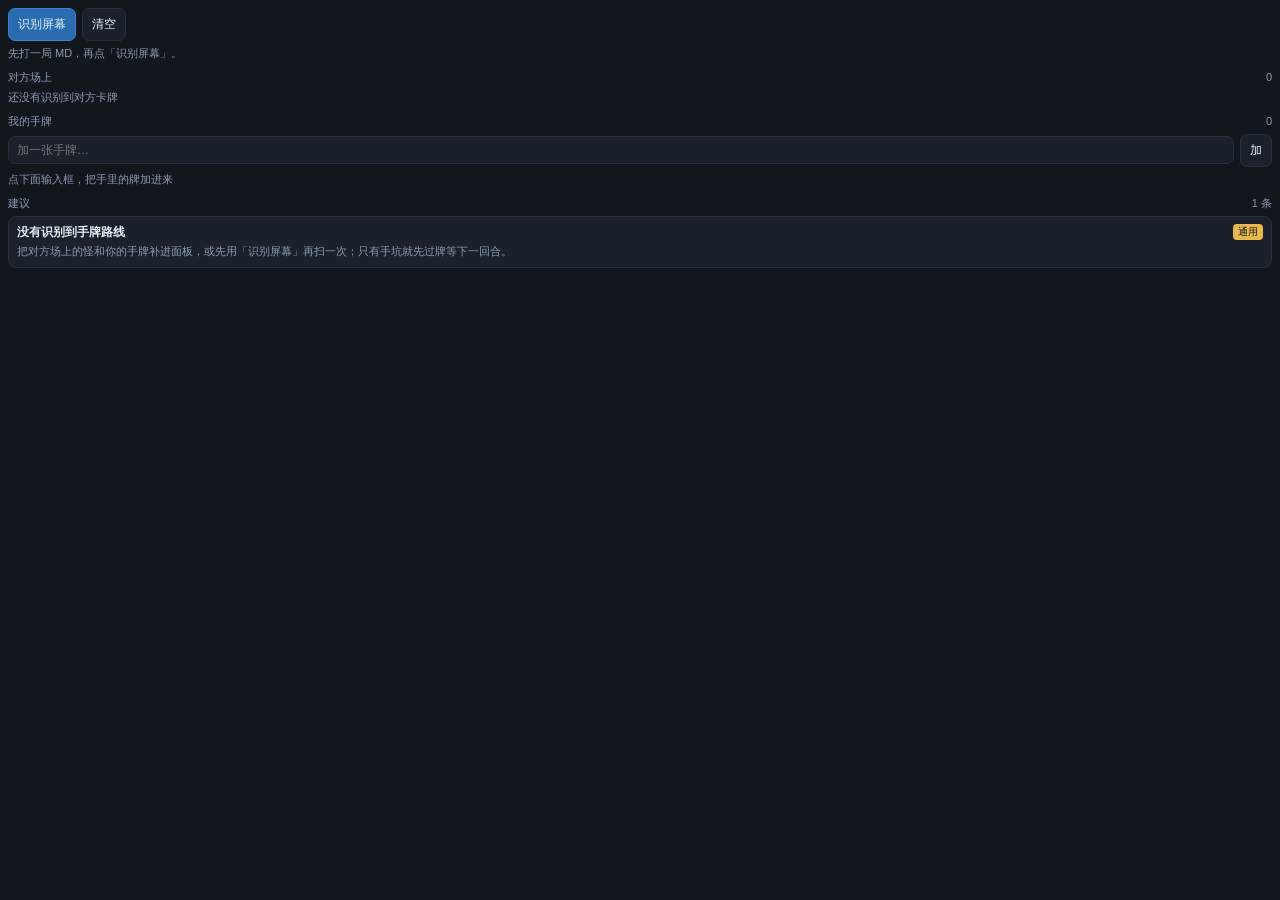
==== app/src/main/assets/overlay.html @ f3e365f2 "v0.3.0：小浮窗屏幕识别 + 决策提示 - 新增 OverlayService：悬浮窗 + MediaProjection 截屏 + 端侧中文 OCR（ML Kit，离线） - 浮窗内嵌 over" ====
<!doctype html>
<html lang="zh-CN">
<head>
<meta charset="utf-8">
<meta name="viewport" content="width=device-width, initial-scale=1, maximum-scale=1">
<title>DuelFlow 浮窗</title>
<style>
  :root { --bg:#12161d; --card:#1a212b; --line:#263040; --text:#e6edf7; --dim:#8b9bb4; --gold:#e8b84b; --blue:#5aa9e6; --red:#e05b6a; }
  * { box-sizing: border-box; -webkit-tap-highlight-color: transparent; }
  html, body { margin:0; padding:0; background:var(--bg); color:var(--text); font:12px/1.45 -apple-system, "Noto Sans SC", sans-serif; }
  body { padding:8px 8px 14px; }
  .row { display:flex; gap:6px; align-items:center; }
  button { border:1px solid var(--line); background:var(--card); color:var(--text); border-radius:7px; padding:7px 9px; font-size:12px; }
  button.primary { background:#2b6cb0; border-color:#3b82d6; }
  button:active { opacity:.7; }
  .status { color:var(--dim); font-size:11px; margin:5px 0 8px; min-height:14px; }
  .h { color:var(--dim); font-size:11px; margin:8px 0 4px; display:flex; justify-content:space-between; }
  .chips { display:flex; flex-wrap:wrap; gap:4px; }
  .chip { background:var(--card); border:1px solid var(--line); border-radius:999px; padding:3px 8px; font-size:11px; }
  .chip b { color:var(--gold); font-weight:600; }
  .chip.opp { border-color:#4a2b33; }
  .chip.hand { border-color:#2b4159; }
  .adv { background:var(--card); border:1px solid var(--line); border-radius:8px; padding:7px 8px; margin-bottom:6px; }
  .adv .t { font-size:12px; font-weight:600; color:var(--text); }
  .adv .x { color:var(--dim); font-size:11px; margin-top:3px; }
  .adv .tag { float:right; font-size:10px; color:var(--bg); background:var(--gold); border-radius:4px; padding:1px 5px; }
  input { flex:1; min-width:0; background:var(--card); border:1px solid var(--line); color:var(--text); border-radius:7px; padding:6px 8px; font-size:12px; }
  .empty { color:var(--dim); font-size:11px; }
</style>
</head>
<body>
  <div class="row">
    <button class="primary" id="scan">识别屏幕</button>
    <button id="cls">清空</button>
  </div>
  <div class="status" id="status">先打一局 MD，再点「识别屏幕」。</div>

  <div class="h"><span>对方场上</span><span id="oppn">0</span></div>
  <div class="chips" id="opp"></div>

  <div class="h"><span>我的手牌</span><span id="handn">0</span></div>
  <div class="row" style="margin-bottom:5px">
    <input id="hq" list="dl" placeholder="加一张手牌…">
    <button id="add">加</button>
  </div>
  <datalist id="dl"></datalist>
  <div class="chips" id="hand"></div>

  <div class="h"><span>建议</span><span id="advn"></span></div>
  <div id="adv"></div>

<script src="overlay-core.js"></script>
<script src="overlay.js"></script>
</body>
</html>
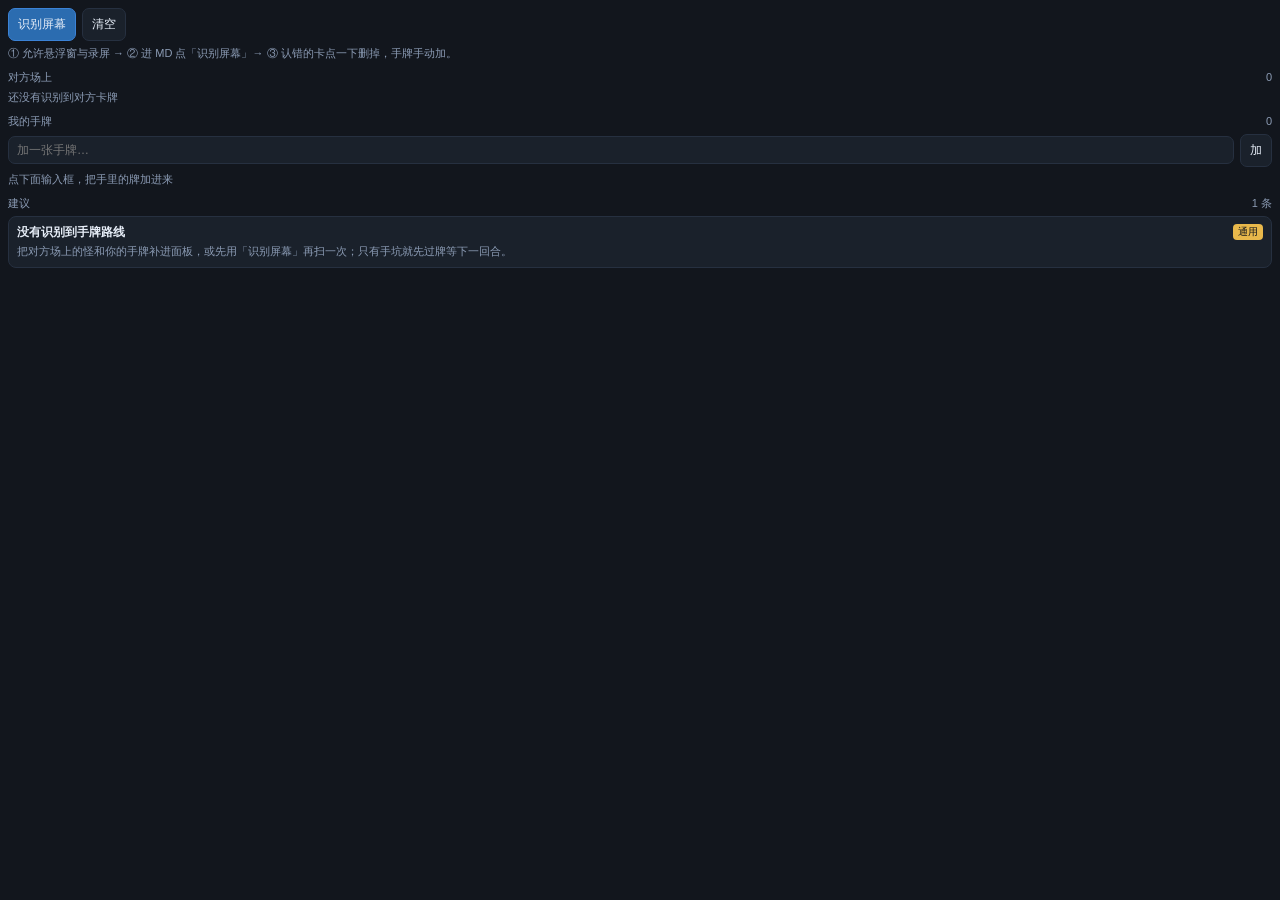
==== commit 6d2959c2: "浮窗：补首次使用引导" ====
--- a/app/src/main/assets/overlay.html
+++ b/app/src/main/assets/overlay.html
@@ -33,7 +33,7 @@
     <button class="primary" id="scan">识别屏幕</button>
     <button id="cls">清空</button>
   </div>
-  <div class="status" id="status">先打一局 MD，再点「识别屏幕」。</div>
+  <div class="status" id="status">① 允许悬浮窗与录屏 → ② 进 MD 点「识别屏幕」→ ③ 认错的卡点一下删掉，手牌手动加。</div>
 
   <div class="h"><span>对方场上</span><span id="oppn">0</span></div>
   <div class="chips" id="opp"></div>
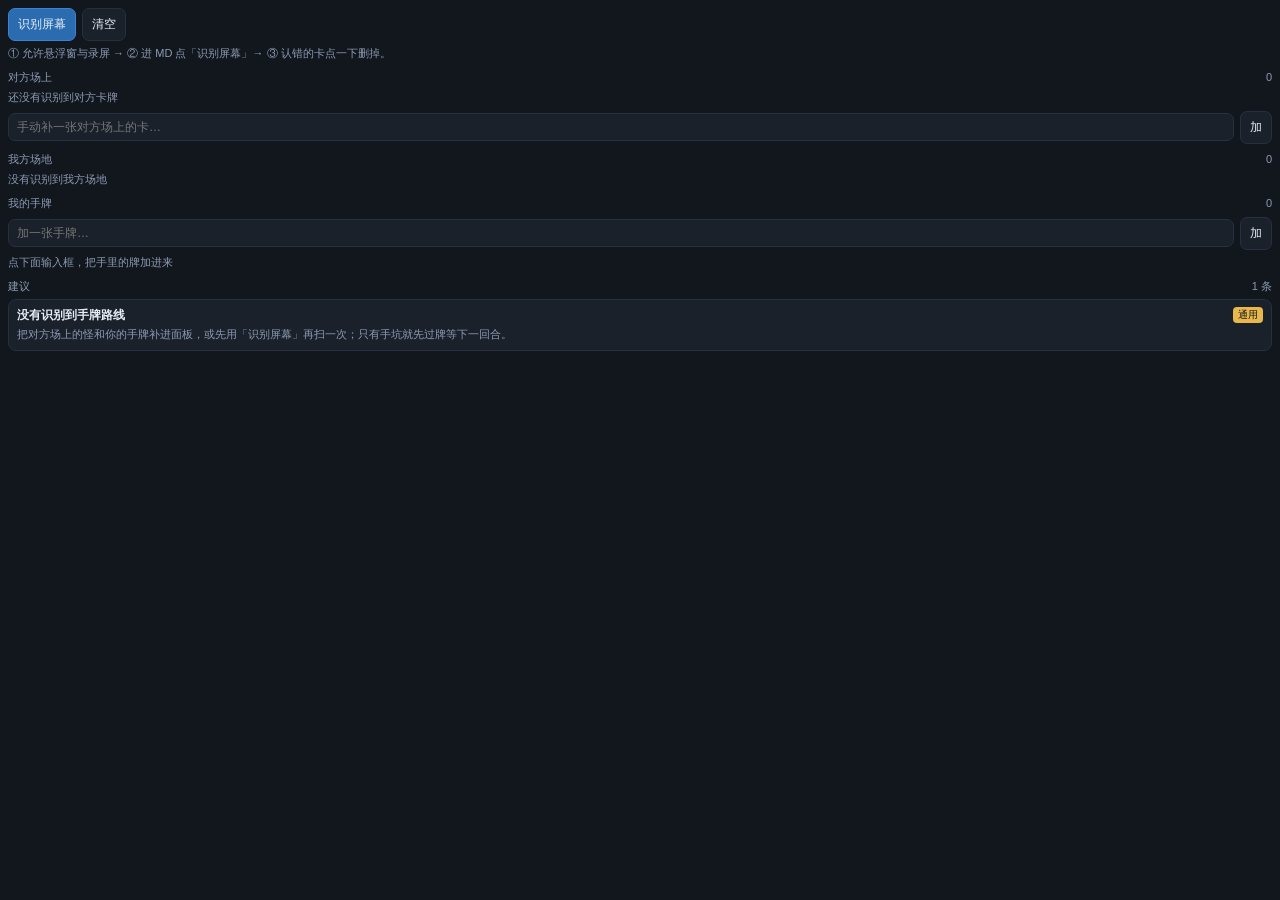
==== commit d123efe7: "v0.4.0：浮窗双通道识别（卡图模板匹配 + 分带放大 OCR） - CardMatcher：纯 Java 模板匹配，画框区域 8x8 面积平均描述子粗筛 + 局部对齐 + 36x32 NCC 精匹" ====
--- a/app/src/main/assets/overlay.html
+++ b/app/src/main/assets/overlay.html
@@ -19,7 +19,9 @@
   .chip { background:var(--card); border:1px solid var(--line); border-radius:999px; padding:3px 8px; font-size:11px; }
   .chip b { color:var(--gold); font-weight:600; }
   .chip.opp { border-color:#4a2b33; }
+  .chip.mine { border-color:#2b4a38; }
   .chip.hand { border-color:#2b4159; }
+  .chip .src { font-style:normal; font-size:9px; color:#7d8ea6; margin-left:3px; }
   .adv { background:var(--card); border:1px solid var(--line); border-radius:8px; padding:7px 8px; margin-bottom:6px; }
   .adv .t { font-size:12px; font-weight:600; color:var(--text); }
   .adv .x { color:var(--dim); font-size:11px; margin-top:3px; }
@@ -33,21 +35,28 @@
     <button class="primary" id="scan">识别屏幕</button>
     <button id="cls">清空</button>
   </div>
-  <div class="status" id="status">① 允许悬浮窗与录屏 → ② 进 MD 点「识别屏幕」→ ③ 认错的卡点一下删掉，手牌手动加。</div>
+  <div class="status" id="status">① 允许悬浮窗与录屏 → ② 进 MD 点「识别屏幕」→ ③ 认错的卡点一下删掉。</div>
 
   <div class="h"><span>对方场上</span><span id="oppn">0</span></div>
   <div class="chips" id="opp"></div>
+  <div class="row" style="margin:5px 0">
+    <input id="oq" list="dl" placeholder="手动补一张对方场上的卡…">
+    <button id="oadd">加</button>
+  </div>
+
+  <div class="h"><span>我方场地</span><span id="minen">0</span></div>
+  <div class="chips" id="mine"></div>
 
   <div class="h"><span>我的手牌</span><span id="handn">0</span></div>
-  <div class="row" style="margin-bottom:5px">
+  <div class="row" style="margin:5px 0">
     <input id="hq" list="dl" placeholder="加一张手牌…">
     <button id="add">加</button>
   </div>
-  <datalist id="dl"></datalist>
   <div class="chips" id="hand"></div>
 
   <div class="h"><span>建议</span><span id="advn"></span></div>
   <div id="adv"></div>
+  <datalist id="dl"></datalist>
 
 <script src="overlay-core.js"></script>
 <script src="overlay.js"></script>
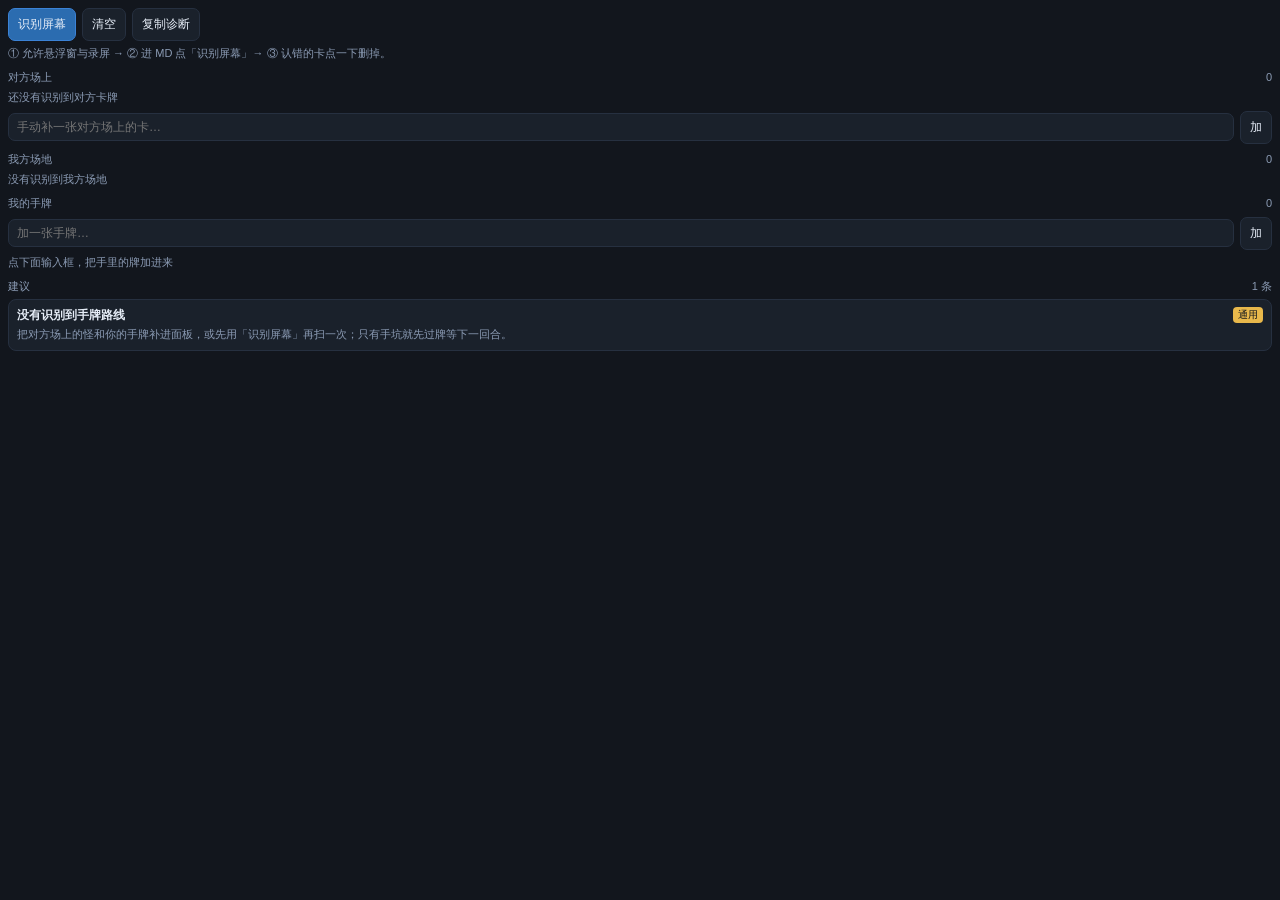
==== commit da4e11b0: "v0.4.2：浮窗加「复制诊断」，一键导出最近一次识别原始数据" ====
--- a/app/src/main/assets/overlay.html
+++ b/app/src/main/assets/overlay.html
@@ -34,6 +34,7 @@
   <div class="row">
     <button class="primary" id="scan">识别屏幕</button>
     <button id="cls">清空</button>
+    <button id="diag">复制诊断</button>
   </div>
   <div class="status" id="status">① 允许悬浮窗与录屏 → ② 进 MD 点「识别屏幕」→ ③ 认错的卡点一下删掉。</div>
 
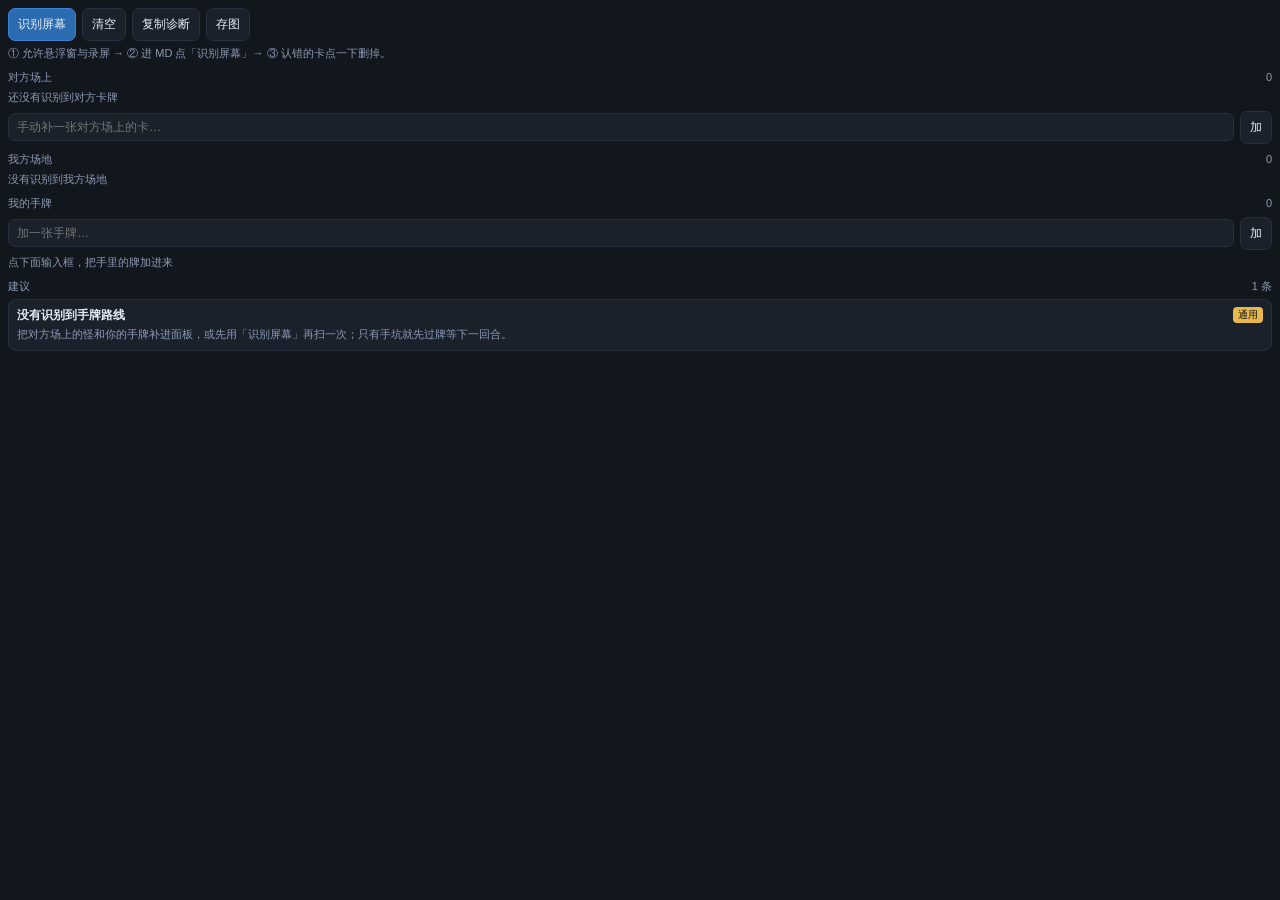
==== commit 23da0a82: "v0.4.5：匹配覆盖手牌尺寸 + 浮窗「存图」 - CardMatcher: widthFactors 0.045~0.215（原来 0.09~0.215，MD 手牌约占屏宽 5.5%，   完全落" ====
--- a/app/src/main/assets/overlay.html
+++ b/app/src/main/assets/overlay.html
@@ -35,6 +35,7 @@
     <button class="primary" id="scan">识别屏幕</button>
     <button id="cls">清空</button>
     <button id="diag">复制诊断</button>
+    <button id="snap">存图</button>
   </div>
   <div class="status" id="status">① 允许悬浮窗与录屏 → ② 进 MD 点「识别屏幕」→ ③ 认错的卡点一下删掉。</div>
 
